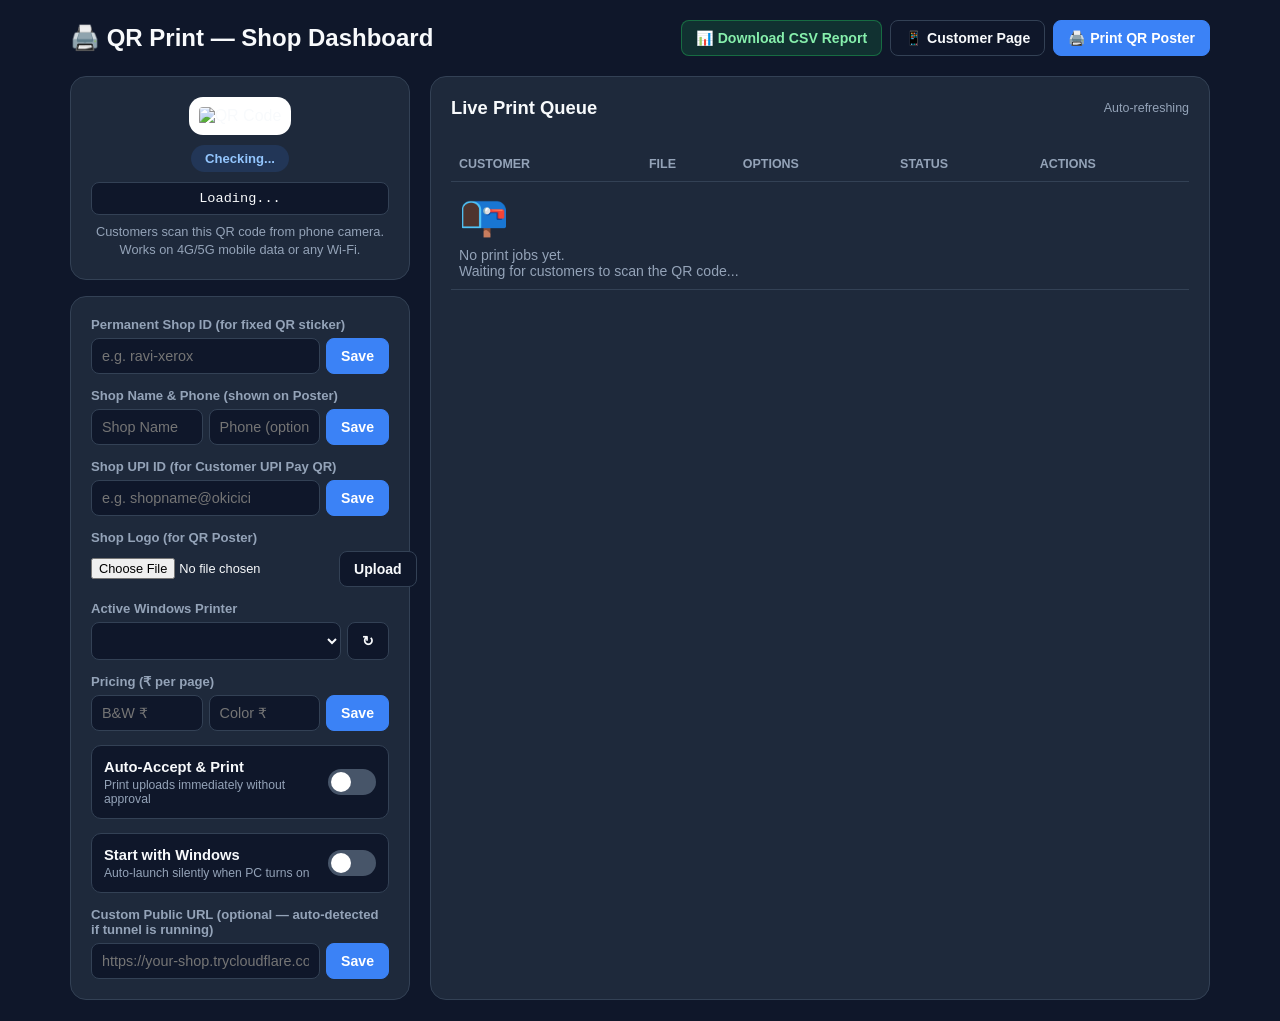
==== static/admin.html @ b2ae908a "Add permanent /s/{shop_id} QR redirector and auto-heartbeat sync" ====
<!DOCTYPE html>
<html lang="en">
<head>
  <meta charset="UTF-8" />
  <meta name="viewport" content="width=device-width, initial-scale=1.0" />
  <title>QR Print — Shop Dashboard</title>
  <style>
    :root {
      --bg: #0f172a; --card: #1e293b; --border: #334155;
      --text: #f8fafc; --muted: #94a3b8; --primary: #3b82f6;
      --success: #22c55e; --warn: #f59e0b; --danger: #ef4444;
    }
    * { box-sizing: border-box; margin: 0; padding: 0; }
    body {
      font-family: -apple-system, BlinkMacSystemFont, "Segoe UI", Roboto, sans-serif;
      background: var(--bg); color: var(--text); padding: 20px;
    }
    .wrap { max-width: 1140px; margin: 0 auto; }
    .topbar {
      display: flex; justify-content: space-between; align-items: center;
      flex-wrap: wrap; gap: 12px; margin-bottom: 20px;
    }
    .topbar h1 { font-size: 1.5rem; }
    .topbar-btns { display: flex; gap: 8px; flex-wrap: wrap; }
    .grid { display: grid; grid-template-columns: 340px 1fr; gap: 20px; }
    @media (max-width: 860px) { .grid { grid-template-columns: 1fr; } }
    .card { background: var(--card); border: 1px solid var(--border); border-radius: 16px; padding: 20px; }
    .btn {
      display: inline-block; padding: 9px 14px; border-radius: 8px; border: 1px solid var(--border);
      background: #0f172a; color: var(--text); font-weight: 600; cursor: pointer;
      text-decoration: none; font-size: 0.88rem;
    }
    .btn-primary { background: var(--primary); border-color: var(--primary); color: #fff; }
    .btn-success { background: rgba(34,197,94,0.15); border-color: rgba(34,197,94,0.4); color: #86efac; }
    .btn-danger { background: rgba(239,68,68,0.15); border-color: rgba(239,68,68,0.4); color: #fca5a5; }

    /* QR Section */
    .qr-box { text-align: center; }
    .qr-box img { width: 240px; height: 240px; border-radius: 14px; background: #fff; padding: 10px; }
    .network-badge {
      margin-top: 10px; padding: 6px 14px; border-radius: 999px; display: inline-block;
      font-size: 0.82rem; font-weight: 700;
    }
    .network-badge.public { background: rgba(34,197,94,0.15); color: #86efac; }
    .network-badge.starting { background: rgba(245,158,11,0.15); color: #fcd34d; }
    .network-badge.local { background: rgba(59,130,246,0.15); color: #93c5fd; }
    .url-box {
      margin-top: 10px; padding: 8px 12px; background: #0f172a; border: 1px solid var(--border);
      border-radius: 8px; font-family: monospace; font-size: 0.85rem; word-break: break-all;
    }
    .qr-hint { color: var(--muted); font-size: 0.8rem; margin-top: 8px; line-height: 1.4; }

    /* Settings */
    .field { margin-top: 14px; }
    .field label { display: block; font-size: 0.82rem; color: var(--muted); margin-bottom: 6px; font-weight: 600; }
    select, input[type="text"] {
      width: 100%; padding: 9px 10px; border-radius: 8px; border: 1px solid var(--border);
      background: #0f172a; color: var(--text); font-size: 0.9rem;
    }
    .toggle-row {
      display: flex; justify-content: space-between; align-items: center;
      margin-top: 14px; padding: 12px; background: #0f172a; border: 1px solid var(--border); border-radius: 10px;
    }
    .toggle-label strong { font-size: 0.92rem; }
    .toggle-label small { display: block; font-size: 0.76rem; color: var(--muted); margin-top: 2px; }

    /* Toggle switch */
    .switch { position: relative; width: 48px; height: 26px; flex-shrink: 0; }
    .switch input { opacity: 0; width: 0; height: 0; }
    .slider {
      position: absolute; cursor: pointer; inset: 0; background: #475569;
      border-radius: 26px; transition: 0.3s;
    }
    .slider::before {
      content: ""; position: absolute; height: 20px; width: 20px; left: 3px; bottom: 3px;
      background: white; border-radius: 50%; transition: 0.3s;
    }
    .switch input:checked + .slider { background: var(--success); }
    .switch input:checked + .slider::before { transform: translateX(22px); }

    /* Job table */
    .job-table { width: 100%; border-collapse: collapse; font-size: 0.88rem; }
    .job-table th, .job-table td { text-align: left; padding: 10px 8px; border-bottom: 1px solid var(--border); }
    .job-table th { color: var(--muted); font-weight: 600; font-size: 0.78rem; text-transform: uppercase; }
    .badge {
      display: inline-block; padding: 3px 10px; border-radius: 999px;
      font-size: 0.72rem; font-weight: 700; text-transform: uppercase;
    }
    .badge.queued, .badge.printing { background: rgba(245,158,11,0.2); color: #fcd34d; }
    .badge.printed { background: rgba(34,197,94,0.2); color: #86efac; }
    .badge.failed { background: rgba(239,68,68,0.2); color: #fca5a5; }
    .badge.waiting_approval { background: rgba(59,130,246,0.2); color: #93c5fd; }
    .job-msg { font-size: 0.76rem; color: var(--muted); margin-top: 3px; }
    .empty-state { text-align: center; padding: 32px; color: var(--muted); }
    .empty-state .icon { font-size: 2.5rem; margin-bottom: 8px; }

    /* Stats bar */
    .stats-bar { display: flex; gap: 12px; margin-bottom: 14px; flex-wrap: wrap; }
    .stat-pill {
      padding: 6px 14px; border-radius: 999px; font-size: 0.82rem; font-weight: 600;
      background: rgba(59,130,246,0.1); border: 1px solid rgba(59,130,246,0.25); color: #93c5fd;
    }
    .stat-pill.active { background: rgba(34,197,94,0.1); border-color: rgba(34,197,94,0.3); color: #86efac; }
  </style>
</head>
<body>
  <div class="wrap">
    <div class="topbar">
      <h1>🖨️ QR Print — Shop Dashboard</h1>
      <div class="topbar-btns">
        <a href="/api/report/csv" class="btn btn-success">📊 Download CSV Report</a>
        <a href="/" target="_blank" class="btn">📱 Customer Page</a>
        <a href="/qr-poster" target="_blank" class="btn btn-primary">🖨️ Print QR Poster</a>
      </div>
    </div>

    <div class="grid">
      <!-- Left Panel -->
      <div>
        <div class="card">
          <div class="qr-box">
            <img id="qrImg" src="/api/qr" alt="QR Code" />
            <div>
              <span class="network-badge local" id="networkBadge">Checking...</span>
            </div>
            <div class="url-box" id="qrUrl">Loading...</div>
            <div class="qr-hint">Customers scan this QR code from phone camera.<br/>Works on 4G/5G mobile data or any Wi-Fi.</div>
          </div>
        </div>

        <div class="card" style="margin-top:16px;">
          <div class="field" style="margin-top:0;">
            <label>Permanent Shop ID (for fixed QR sticker)</label>
            <div style="display:flex; gap:6px;">
              <input type="text" id="shopId" placeholder="e.g. ravi-xerox" />
              <button class="btn btn-primary" onclick="saveShopId()">Save</button>
            </div>
          </div>

          <div class="field">
            <label>Shop Name &amp; Phone (shown on Poster)</label>
            <div style="display:grid; grid-template-columns:1fr 1fr auto; gap:6px;">
              <input type="text" id="shopName" placeholder="Shop Name" />
              <input type="text" id="shopPhone" placeholder="Phone (optional)" />
              <button class="btn btn-primary" onclick="saveShopInfo()">Save</button>
            </div>
          </div>

          <div class="field">
            <label>Shop UPI ID (for Customer UPI Pay QR)</label>
            <div style="display:flex; gap:6px;">
              <input type="text" id="upiId" placeholder="e.g. shopname@okicici" />
              <button class="btn btn-primary" onclick="saveUpi()">Save</button>
            </div>
          </div>

          <div class="field">
            <label>Shop Logo (for QR Poster)</label>
            <div style="display:flex; gap:6px; align-items:center;">
              <input type="file" id="logoFile" accept="image/*" style="font-size:0.8rem;" />
              <button class="btn" onclick="uploadLogo()">Upload</button>
            </div>
          </div>

          <div class="field">
            <label>Active Windows Printer</label>
            <div style="display:flex; gap:6px;">
              <select id="printerSelect"></select>
              <button class="btn" onclick="loadPrinters()">↻</button>
            </div>
          </div>

          <div class="field">
            <label>Pricing (₹ per page)</label>
            <div style="display:grid; grid-template-columns:1fr 1fr auto; gap:6px; align-items:center;">
              <input type="text" id="priceBw" placeholder="B&W ₹" title="B&W ₹/page" />
              <input type="text" id="priceColor" placeholder="Color ₹" title="Color ₹/page" />
              <button class="btn btn-primary" onclick="savePrices()">Save</button>
            </div>
          </div>

          <div class="toggle-row">
            <div class="toggle-label">
              <strong>Auto-Accept &amp; Print</strong>
              <small>Print uploads immediately without approval</small>
            </div>
            <label class="switch">
              <input type="checkbox" id="autoPrintToggle" />
              <span class="slider"></span>
            </label>
          </div>

          <div class="toggle-row">
            <div class="toggle-label">
              <strong>Start with Windows</strong>
              <small>Auto-launch silently when PC turns on</small>
            </div>
            <label class="switch">
              <input type="checkbox" id="autostartToggle" />
              <span class="slider"></span>
            </label>
          </div>

          <div class="field">
            <label>Custom Public URL (optional — auto-detected if tunnel is running)</label>
            <div style="display:flex; gap:6px;">
              <input type="text" id="customUrl" placeholder="https://your-shop.trycloudflare.com" />
              <button class="btn btn-primary" onclick="saveCustomUrl()">Save</button>
            </div>
          </div>
        </div>
      </div>

      <!-- Right Panel - Queue -->
      <div class="card">
        <div style="display:flex; justify-content:space-between; align-items:center; margin-bottom:14px;">
          <h2 style="font-size:1.15rem;">Live Print Queue</h2>
          <span style="color:var(--muted); font-size:0.78rem;">Auto-refreshing</span>
        </div>
        <div class="stats-bar" id="statsBar"></div>
        <div style="overflow-x:auto;">
          <table class="job-table">
            <thead>
              <tr><th>Customer</th><th>File</th><th>Options</th><th>Status</th><th>Actions</th></tr>
            </thead>
            <tbody id="jobsBody">
              <tr><td colspan="5" class="empty-state"><div class="icon">📭</div>No print jobs yet.<br/>Waiting for customers to scan the QR code...</td></tr>
            </tbody>
          </table>
        </div>
      </div>
    </div>
  </div>

  <!-- Notification sound (short beep via Web Audio API) -->
  <script>
    let audioCtx;
    function playNotificationBeep() {
      try {
        if (!audioCtx) audioCtx = new (window.AudioContext || window.webkitAudioContext)();
        const osc = audioCtx.createOscillator();
        const gain = audioCtx.createGain();
        osc.connect(gain); gain.connect(audioCtx.destination);
        osc.frequency.value = 880;
        gain.gain.setValueAtTime(0.3, audioCtx.currentTime);
        gain.gain.exponentialRampToValueAtTime(0.01, audioCtx.currentTime + 0.3);
        osc.start(audioCtx.currentTime);
        osc.stop(audioCtx.currentTime + 0.3);
      } catch {}
    }

    let lastQrUrl = "";
    let infoTimer;

    async function loadInfo() {
      try {
        const res = await fetch("/api/info");
        const data = await res.json();
        document.getElementById("qrUrl").textContent = data.qr_url;
        document.getElementById("autoPrintToggle").checked = data.auto_print;
        document.getElementById("customUrl").value = data.custom_base_url || "";
        document.getElementById("shopId").value = data.shop_id || "";
        document.getElementById("shopName").value = data.shop_name || "";
        document.getElementById("shopPhone").value = data.shop_phone || "";
        document.getElementById("upiId").value = data.upi_id || "";
        document.getElementById("priceBw").value = data.price_bw ?? 2;
        document.getElementById("priceColor").value = data.price_color ?? 10;

        const badge = document.getElementById("networkBadge");
        badge.className = "network-badge";
        if (data.is_permanent_qr) {
          badge.textContent = "🔗 Permanent QR Sticker Active (4G/5G + Wi-Fi)";
          badge.classList.add("public");
        } else if (data.is_public) {
          badge.textContent = "🌐 Public Mode — 4G/5G + Wi-Fi";
          badge.classList.add("public");
        } else if (data.tunnel_status === "starting") {
          badge.textContent = "⏳ Starting Public Tunnel...";
          badge.classList.add("starting");
        } else {
          badge.textContent = "📶 Local Wi-Fi Only";
          badge.classList.add("local");
        }

        if (lastQrUrl && lastQrUrl !== data.qr_url) {
          document.getElementById("qrImg").src = "/api/qr?t=" + Date.now();
        }
        lastQrUrl = data.qr_url;

        // Keep polling info until tunnel connects
        if (data.tunnel_status === "starting") {
          if (!infoTimer) infoTimer = setInterval(loadInfo, 2000);
        } else if (infoTimer) {
          clearInterval(infoTimer);
          infoTimer = null;
        }
      } catch {}
    }

    async function loadPrinters() {
      const res = await fetch("/api/printers");
      const data = await res.json();
      const sel = document.getElementById("printerSelect");
      sel.innerHTML = data.printers.map(p => {
        const selected = p.name === data.active_printer ? "selected" : "";
        return `<option value="${p.name}" ${selected}>${p.name}${p.is_default ? " ★" : ""}</option>`;
      }).join("");
    }

    document.getElementById("printerSelect").addEventListener("change", async e => {
      await fetch("/api/settings", {
        method: "POST", headers: { "Content-Type": "application/json" },
        body: JSON.stringify({ active_printer: e.target.value }),
      });
    });

    document.getElementById("autoPrintToggle").addEventListener("change", async e => {
      await fetch("/api/settings", {
        method: "POST", headers: { "Content-Type": "application/json" },
        body: JSON.stringify({ auto_print: e.target.checked }),
      });
    });

    async function saveCustomUrl() {
      const url = document.getElementById("customUrl").value;
      const res = await fetch("/api/settings", {
        method: "POST", headers: { "Content-Type": "application/json" },
        body: JSON.stringify({ custom_base_url: url }),
      });
      const data = await res.json();
      document.getElementById("qrUrl").textContent = data.qr_url;
      document.getElementById("qrImg").src = "/api/qr?t=" + Date.now();
    }

    async function saveShopId() {
      const sid = document.getElementById("shopId").value;
      const res = await fetch("/api/settings", {
        method: "POST", headers: { "Content-Type": "application/json" },
        body: JSON.stringify({ shop_id: sid }),
      });
      if (res.ok) {
        setTimeout(loadInfo, 800);
      }
    }

    async function saveShopInfo() {
      const name = document.getElementById("shopName").value;
      const phone = document.getElementById("shopPhone").value;
      await fetch("/api/settings", {
        method: "POST", headers: { "Content-Type": "application/json" },
        body: JSON.stringify({ shop_name: name, shop_phone: phone }),
      });
    }

    async function saveUpi() {
      const upi = document.getElementById("upiId").value;
      await fetch("/api/settings", {
        method: "POST", headers: { "Content-Type": "application/json" },
        body: JSON.stringify({ upi_id: upi }),
      });
    }

    async function uploadLogo() {
      const file = document.getElementById("logoFile").files[0];
      if (!file) return;
      const fd = new FormData();
      fd.append("file", file);
      await fetch("/api/logo", { method: "POST", body: fd });
      alert("Shop logo saved! Check Print QR Poster.");
    }

    async function loadAutostart() {
      try {
        const res = await fetch("/api/autostart");
        const data = await res.json();
        const el = document.getElementById("autostartToggle");
        el.disabled = !data.supported;
        el.checked = data.enabled;
      } catch {}
    }

    document.getElementById("autostartToggle").addEventListener("change", async e => {
      await fetch(`/api/autostart?enable=${e.target.checked}`, { method: "POST" });
    });

    async function savePrices() {
      const bw = parseFloat(document.getElementById("priceBw").value);
      const col = parseFloat(document.getElementById("priceColor").value);
      await fetch("/api/settings", {
        method: "POST", headers: { "Content-Type": "application/json" },
        body: JSON.stringify({
          price_bw: isNaN(bw) ? 2 : bw,
          price_color: isNaN(col) ? 10 : col,
        }),
      });
    }

    async function loadJobs() {
      try {
        const res = await fetch("/api/jobs");
        const data = await res.json();
        const tbody = document.getElementById("jobsBody");

        // Notification beep on new job
        if (data.has_new_job && data.jobs.length) {
          playNotificationBeep();
          if (Notification.permission === "granted") {
            new Notification("🖨️ New Print Job!", {
              body: `${data.jobs[0].customer_name} — ${data.jobs[0].filename}`,
            });
          }
        }

        // Stats
        const stats = { total: data.jobs.length, printed: 0, printing: 0, failed: 0, waiting: 0 };
        data.jobs.forEach(j => {
          if (j.status === "printed") stats.printed++;
          else if (j.status === "printing" || j.status === "queued") stats.printing++;
          else if (j.status === "failed") stats.failed++;
          else if (j.status === "waiting_approval") stats.waiting++;
        });
        document.getElementById("statsBar").innerHTML = `
          <span class="stat-pill">Total: ${stats.total}</span>
          <span class="stat-pill active">💰 Revenue: ₹${(data.total_revenue || 0).toFixed(0)}</span>
          ${stats.printing ? `<span class="stat-pill active">⏳ Printing: ${stats.printing}</span>` : ""}
          ${stats.printed ? `<span class="stat-pill">✅ Printed: ${stats.printed}</span>` : ""}
          ${stats.waiting ? `<span class="stat-pill">🔵 Waiting: ${stats.waiting}</span>` : ""}
          ${stats.failed ? `<span class="stat-pill" style="color:#fca5a5;">❌ Failed: ${stats.failed}</span>` : ""}
        `;

        if (!data.jobs.length) {
          tbody.innerHTML = `<tr><td colspan="5" class="empty-state"><div class="icon">📭</div>No print jobs yet.<br/>Waiting for customers to scan the QR code...</td></tr>`;
          return;
        }
        tbody.innerHTML = data.jobs.map(j => `
          <tr>
            <td>
              <div><strong style="color:#93c5fd;">#${j.token || "-"}</strong> • <strong>${j.customer_name}</strong></div>
              <div style="font-size:0.76rem; color:var(--muted);">${j.created_at}</div>
            </td>
            <td>
              <div>${j.filename}</div>
              <div style="font-size:0.76rem; color:var(--muted);">${j.selected_pages || j.total_file_pages} pg • ${(j.file_size/1024).toFixed(0)} KB</div>
            </td>
            <td style="font-size:0.82rem;">
              ${j.color_mode === "bw" ? "B&W" : "Color"} • ${j.sides === "both" ? "2-Sided" : "1-Sided"} • x${j.copies} • <strong style="color:#86efac;">₹${j.total_price ?? 0}</strong>
            </td>
            <td>
              <span class="badge ${j.status}">${j.status.replace("_"," ")}</span>
              <div class="job-msg">${j.message}</div>
            </td>
            <td>
              <div style="display:flex; gap:5px;">
                <button class="btn btn-success" onclick="reprintJob('${j.id}')">${j.status === "waiting_approval" ? "✓ Print" : "↻"}</button>
                <button class="btn btn-danger" onclick="deleteJob('${j.id}')">✕</button>
              </div>
            </td>
          </tr>
        `).join("");
      } catch {}
    }

    async function reprintJob(id) {
      await fetch(`/api/jobs/${id}/reprint`, { method: "POST" });
      loadJobs();
    }

    async function deleteJob(id) {
      await fetch(`/api/jobs/${id}`, { method: "DELETE" });
      loadJobs();
    }

    // Request notification permission
    if ("Notification" in window && Notification.permission === "default") {
      Notification.requestPermission();
    }

    loadInfo();
    loadPrinters();
    loadJobs();
    loadAutostart();
    setInterval(loadJobs, 2000);
  </script>
</body>
</html>
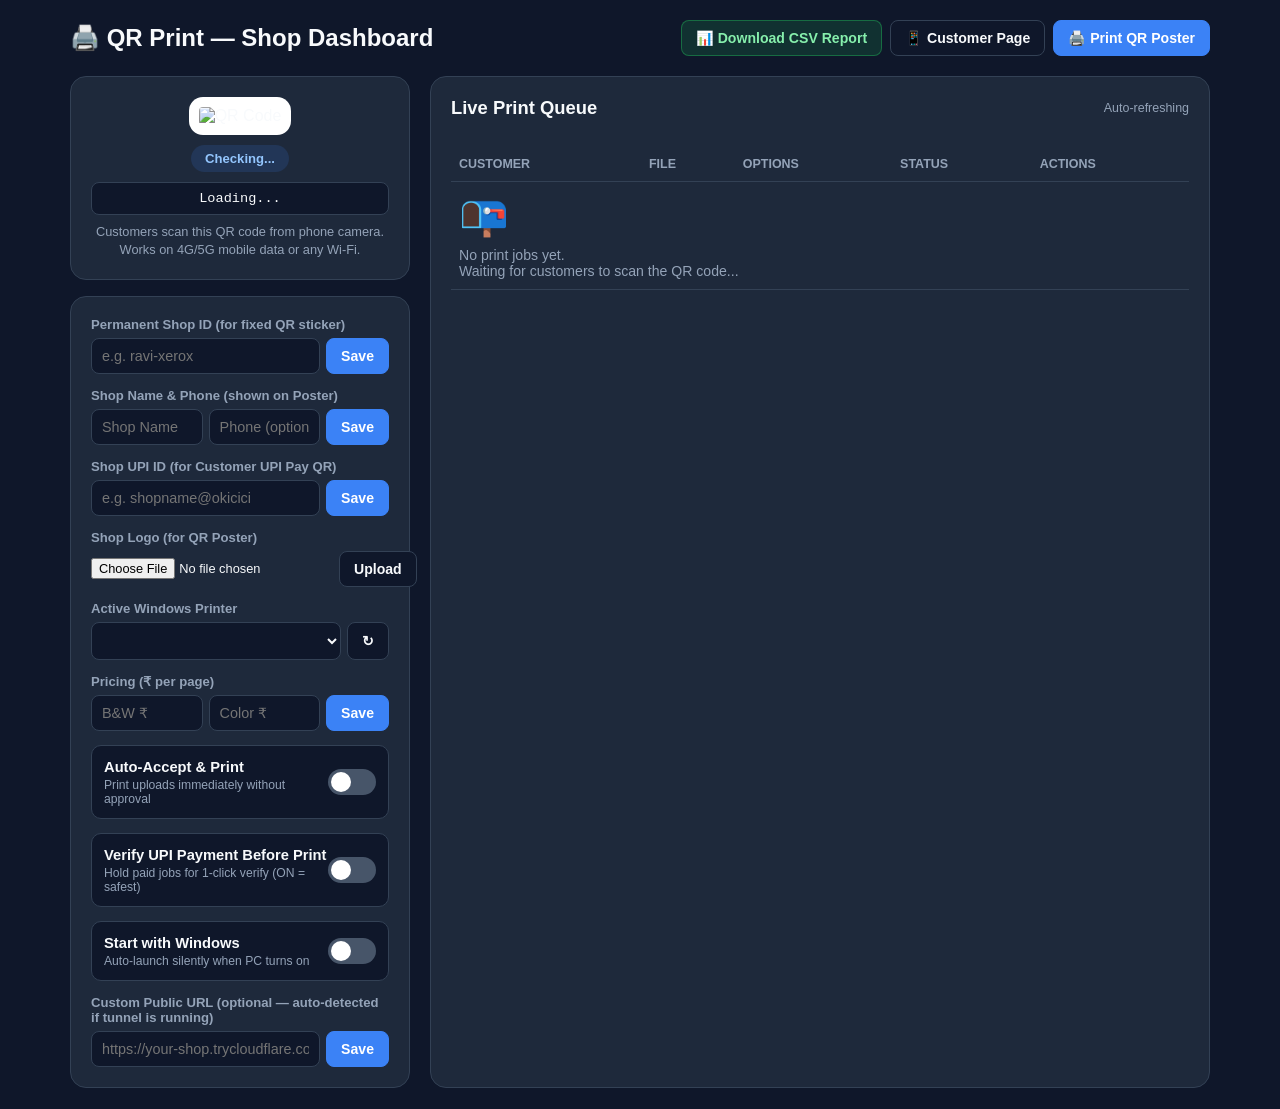
==== commit 33c70178: "Add GPay/PhonePe/Paytm/All-UPI buttons and pay-before-print flow" ====
--- a/static/admin.html
+++ b/static/admin.html
@@ -89,7 +89,8 @@
     .badge.queued, .badge.printing { background: rgba(245,158,11,0.2); color: #fcd34d; }
     .badge.printed { background: rgba(34,197,94,0.2); color: #86efac; }
     .badge.failed { background: rgba(239,68,68,0.2); color: #fca5a5; }
-    .badge.waiting_approval { background: rgba(59,130,246,0.2); color: #93c5fd; }
+    .badge.waiting_approval, .badge.awaiting_payment { background: rgba(59,130,246,0.2); color: #93c5fd; }
+    .badge.payment_confirming { background: rgba(245,158,11,0.25); color: #fde047; }
     .job-msg { font-size: 0.76rem; color: var(--muted); margin-top: 3px; }
     .empty-state { text-align: center; padding: 32px; color: var(--muted); }
     .empty-state .icon { font-size: 2.5rem; margin-bottom: 8px; }
@@ -186,6 +187,17 @@
             </div>
             <label class="switch">
               <input type="checkbox" id="autoPrintToggle" />
+              <span class="slider"></span>
+            </label>
+          </div>
+
+          <div class="toggle-row">
+            <div class="toggle-label">
+              <strong>Verify UPI Payment Before Print</strong>
+              <small>Hold paid jobs for 1-click verify (ON = safest)</small>
+            </div>
+            <label class="switch">
+              <input type="checkbox" id="verifyPayToggle" />
               <span class="slider"></span>
             </label>
           </div>
@@ -258,6 +270,7 @@
         const data = await res.json();
         document.getElementById("qrUrl").textContent = data.qr_url;
         document.getElementById("autoPrintToggle").checked = data.auto_print;
+        document.getElementById("verifyPayToggle").checked = data.require_payment_verify !== false;
         document.getElementById("customUrl").value = data.custom_base_url || "";
         document.getElementById("shopId").value = data.shop_id || "";
         document.getElementById("shopName").value = data.shop_name || "";
@@ -318,6 +331,13 @@
       await fetch("/api/settings", {
         method: "POST", headers: { "Content-Type": "application/json" },
         body: JSON.stringify({ auto_print: e.target.checked }),
+      });
+    });
+
+    document.getElementById("verifyPayToggle").addEventListener("change", async e => {
+      await fetch("/api/settings", {
+        method: "POST", headers: { "Content-Type": "application/json" },
+        body: JSON.stringify({ require_payment_verify: e.target.checked }),
       });
     });
 
@@ -451,7 +471,7 @@
             </td>
             <td>
               <div style="display:flex; gap:5px;">
-                <button class="btn btn-success" onclick="reprintJob('${j.id}')">${j.status === "waiting_approval" ? "✓ Print" : "↻"}</button>
+                <button class="btn btn-success" onclick="reprintJob('${j.id}')">${j.status === "payment_confirming" ? "💳 Verify & Print" : (j.status === "waiting_approval" ? "✓ Print" : "↻")}</button>
                 <button class="btn btn-danger" onclick="deleteJob('${j.id}')">✕</button>
               </div>
             </td>
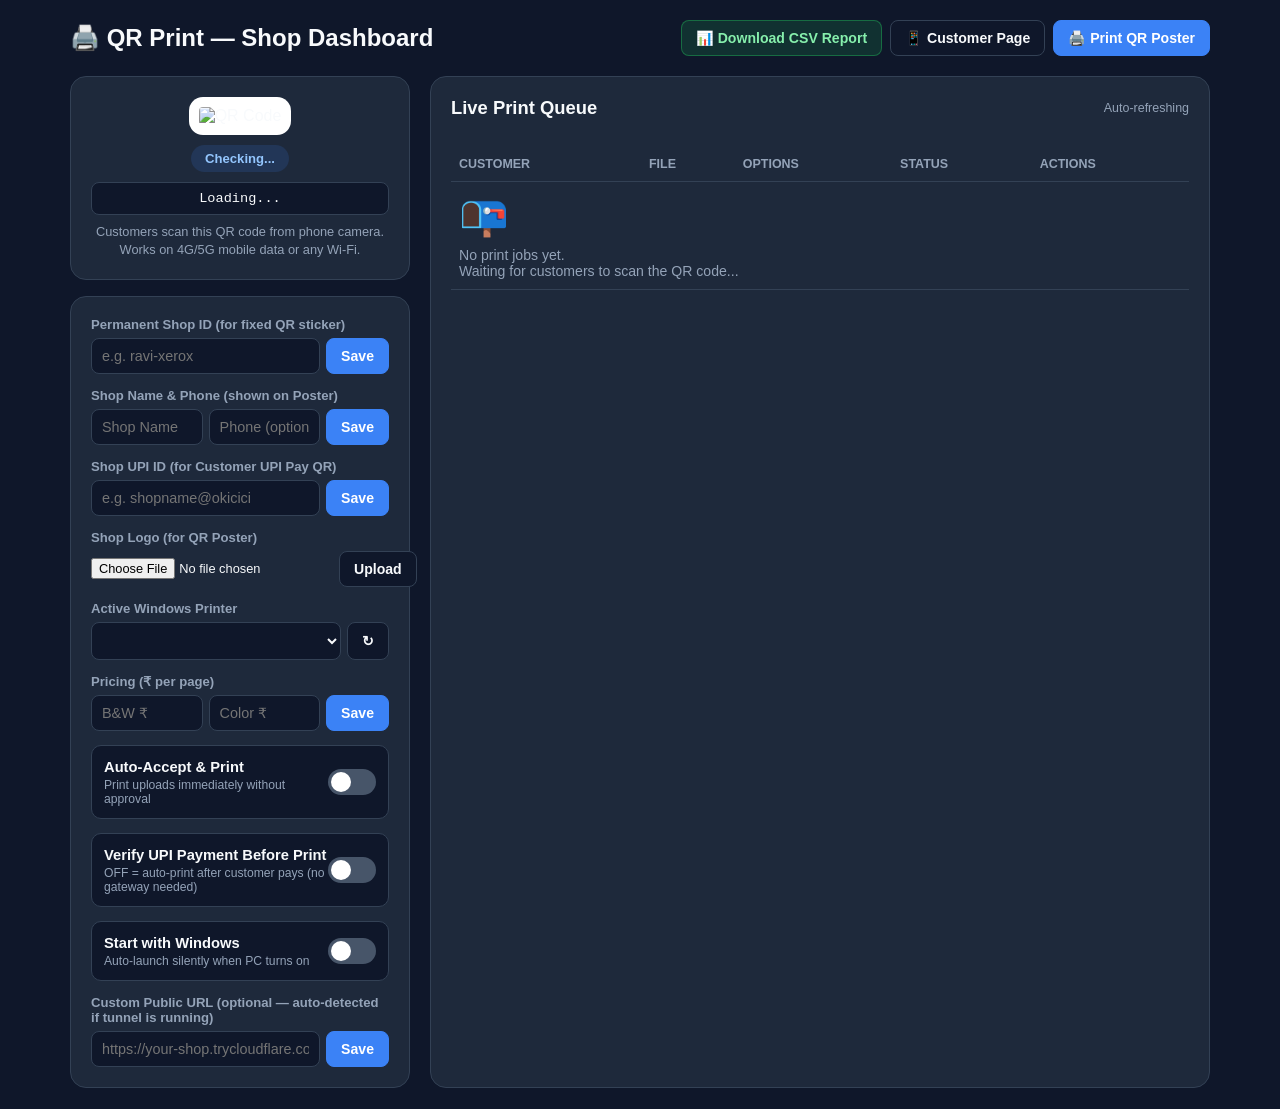
==== commit 1af5598f: "Default to automatic printing after customer UPI payment (no gateway needed)" ====
--- a/static/admin.html
+++ b/static/admin.html
@@ -194,7 +194,7 @@
           <div class="toggle-row">
             <div class="toggle-label">
               <strong>Verify UPI Payment Before Print</strong>
-              <small>Hold paid jobs for 1-click verify (ON = safest)</small>
+              <small>OFF = auto-print after customer pays (no gateway needed)</small>
             </div>
             <label class="switch">
               <input type="checkbox" id="verifyPayToggle" />
@@ -270,7 +270,7 @@
         const data = await res.json();
         document.getElementById("qrUrl").textContent = data.qr_url;
         document.getElementById("autoPrintToggle").checked = data.auto_print;
-        document.getElementById("verifyPayToggle").checked = data.require_payment_verify !== false;
+        document.getElementById("verifyPayToggle").checked = Boolean(data.require_payment_verify);
         document.getElementById("customUrl").value = data.custom_base_url || "";
         document.getElementById("shopId").value = data.shop_id || "";
         document.getElementById("shopName").value = data.shop_name || "";
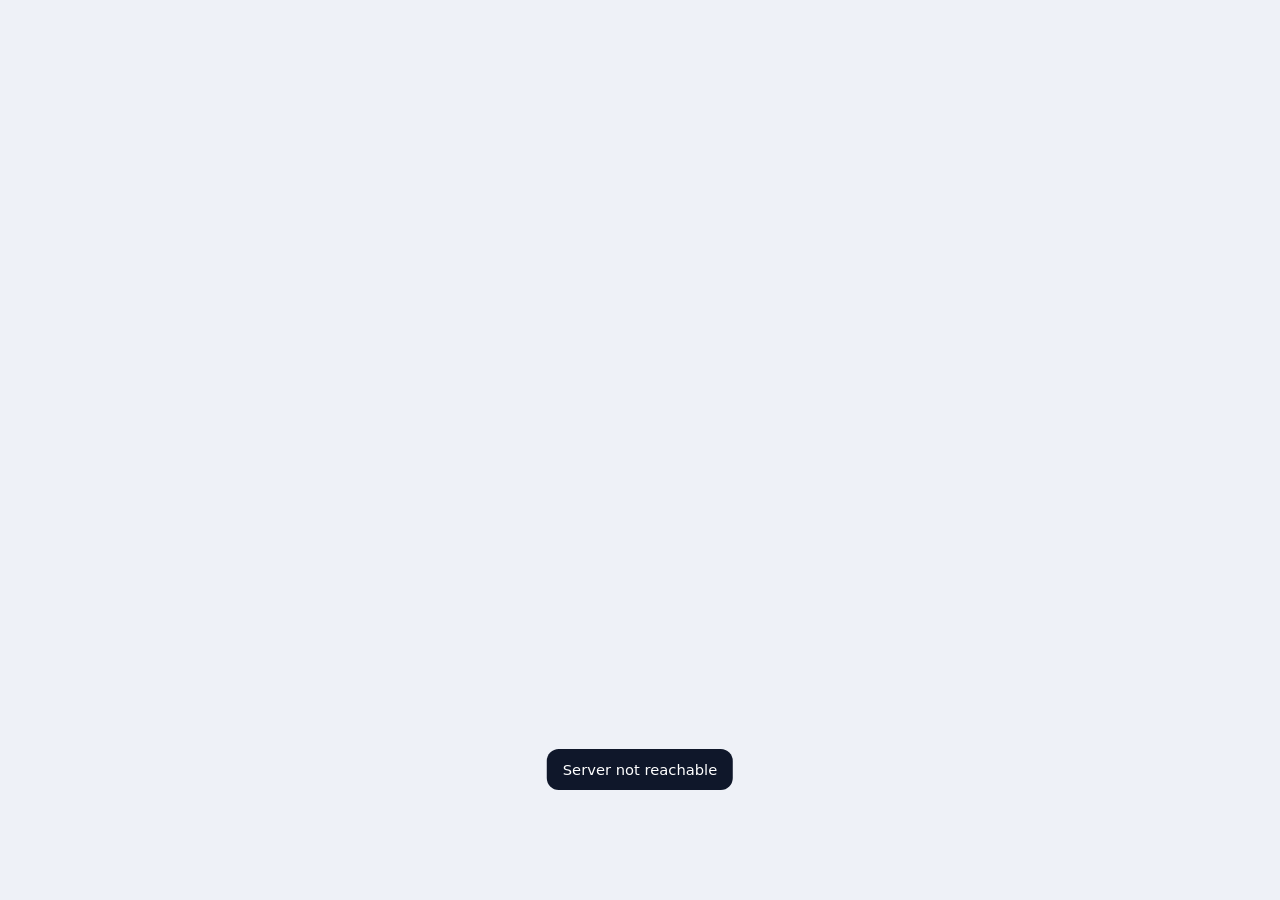
==== commit 06c95327: "v4: rebuild with verified payments, secure admin and working printer settings - Razorpay payments ve" ====
--- a/static/admin.html
+++ b/static/admin.html
@@ -1,505 +1,195 @@
-<!DOCTYPE html>
+<!doctype html>
 <html lang="en">
 <head>
-  <meta charset="UTF-8" />
-  <meta name="viewport" content="width=device-width, initial-scale=1.0" />
-  <title>QR Print — Shop Dashboard</title>
-  <style>
-    :root {
-      --bg: #0f172a; --card: #1e293b; --border: #334155;
-      --text: #f8fafc; --muted: #94a3b8; --primary: #3b82f6;
-      --success: #22c55e; --warn: #f59e0b; --danger: #ef4444;
-    }
-    * { box-sizing: border-box; margin: 0; padding: 0; }
-    body {
-      font-family: -apple-system, BlinkMacSystemFont, "Segoe UI", Roboto, sans-serif;
-      background: var(--bg); color: var(--text); padding: 20px;
-    }
-    .wrap { max-width: 1140px; margin: 0 auto; }
-    .topbar {
-      display: flex; justify-content: space-between; align-items: center;
-      flex-wrap: wrap; gap: 12px; margin-bottom: 20px;
-    }
-    .topbar h1 { font-size: 1.5rem; }
-    .topbar-btns { display: flex; gap: 8px; flex-wrap: wrap; }
-    .grid { display: grid; grid-template-columns: 340px 1fr; gap: 20px; }
-    @media (max-width: 860px) { .grid { grid-template-columns: 1fr; } }
-    .card { background: var(--card); border: 1px solid var(--border); border-radius: 16px; padding: 20px; }
-    .btn {
-      display: inline-block; padding: 9px 14px; border-radius: 8px; border: 1px solid var(--border);
-      background: #0f172a; color: var(--text); font-weight: 600; cursor: pointer;
-      text-decoration: none; font-size: 0.88rem;
-    }
-    .btn-primary { background: var(--primary); border-color: var(--primary); color: #fff; }
-    .btn-success { background: rgba(34,197,94,0.15); border-color: rgba(34,197,94,0.4); color: #86efac; }
-    .btn-danger { background: rgba(239,68,68,0.15); border-color: rgba(239,68,68,0.4); color: #fca5a5; }
+<meta charset="utf-8">
+<meta name="viewport" content="width=device-width, initial-scale=1">
+<title>Print Shop · Dashboard</title>
+<link rel="stylesheet" href="/static/app.css">
+</head>
+<body class="admin">
 
-    /* QR Section */
-    .qr-box { text-align: center; }
-    .qr-box img { width: 240px; height: 240px; border-radius: 14px; background: #fff; padding: 10px; }
-    .network-badge {
-      margin-top: 10px; padding: 6px 14px; border-radius: 999px; display: inline-block;
-      font-size: 0.82rem; font-weight: 700;
-    }
-    .network-badge.public { background: rgba(34,197,94,0.15); color: #86efac; }
-    .network-badge.starting { background: rgba(245,158,11,0.15); color: #fcd34d; }
-    .network-badge.local { background: rgba(59,130,246,0.15); color: #93c5fd; }
-    .url-box {
-      margin-top: 10px; padding: 8px 12px; background: #0f172a; border: 1px solid var(--border);
-      border-radius: 8px; font-family: monospace; font-size: 0.85rem; word-break: break-all;
-    }
-    .qr-hint { color: var(--muted); font-size: 0.8rem; margin-top: 8px; line-height: 1.4; }
+<!-- login / first-time setup -->
+<div id="authView" class="login" hidden>
+  <div class="card">
+    <div class="big-ico">🖨️</div>
+    <h2 id="authTitle">Shop login</h2>
+    <p class="muted small" id="authHelp">Enter your shop PIN.</p>
+    <form id="authForm">
+      <input id="pin" class="pinput" type="password" inputmode="numeric" autocomplete="current-password" maxlength="12" required>
+      <input id="pin2" class="pinput" type="password" inputmode="numeric" placeholder="repeat" maxlength="12" hidden style="margin-top:10px">
+      <div class="err" id="authErr" hidden></div>
+      <button class="btn primary block" style="margin-top:14px" id="authBtn">Log in</button>
+    </form>
+  </div>
+</div>
 
-    /* Settings */
-    .field { margin-top: 14px; }
-    .field label { display: block; font-size: 0.82rem; color: var(--muted); margin-bottom: 6px; font-weight: 600; }
-    select, input[type="text"] {
-      width: 100%; padding: 9px 10px; border-radius: 8px; border: 1px solid var(--border);
-      background: #0f172a; color: var(--text); font-size: 0.9rem;
-    }
-    .toggle-row {
-      display: flex; justify-content: space-between; align-items: center;
-      margin-top: 14px; padding: 12px; background: #0f172a; border: 1px solid var(--border); border-radius: 10px;
-    }
-    .toggle-label strong { font-size: 0.92rem; }
-    .toggle-label small { display: block; font-size: 0.76rem; color: var(--muted); margin-top: 2px; }
+<div id="app" hidden>
+  <div class="topbar">
+    <div>
+      <div class="shopname" id="tShop">Print Shop</div>
+      <div class="sub" id="tPrinter">—</div>
+    </div>
+    <div class="spacer"></div>
+    <label class="toggle" title="When off, customers see 'not taking orders'"><input type="checkbox" id="tAccepting"><span class="sw"></span>Taking orders</label>
+    <label class="toggle" title="Print automatically once paid"><input type="checkbox" id="tAuto"><span class="sw"></span>Auto-print</label>
+    <button class="btn sm" id="soundBtn" title="New-order sound">🔔 Sound on</button>
+    <button class="btn sm" id="logout">Log out</button>
+  </div>
+  <div class="alertbar" id="alertBar" hidden></div>
+  <nav class="tabs" id="tabs">
+    <button data-tab="orders" class="on">Orders <span class="badge" id="attnBadge" hidden>0</span></button>
+    <button data-tab="setup">Printer &amp; prices</button>
+    <button data-tab="payments">Payments</button>
+    <button data-tab="qr">QR code &amp; poster</button>
+    <button data-tab="reports">Reports</button>
+    <button data-tab="security">Security</button>
+  </nav>
 
-    /* Toggle switch */
-    .switch { position: relative; width: 48px; height: 26px; flex-shrink: 0; }
-    .switch input { opacity: 0; width: 0; height: 0; }
-    .slider {
-      position: absolute; cursor: pointer; inset: 0; background: #475569;
-      border-radius: 26px; transition: 0.3s;
-    }
-    .slider::before {
-      content: ""; position: absolute; height: 20px; width: 20px; left: 3px; bottom: 3px;
-      background: white; border-radius: 50%; transition: 0.3s;
-    }
-    .switch input:checked + .slider { background: var(--success); }
-    .switch input:checked + .slider::before { transform: translateX(22px); }
+  <!-- ORDERS -->
+  <section class="page tab" id="tab-orders">
+    <div class="stats" id="stats"></div>
+    <div class="orders" id="orders"></div>
+  </section>
 
-    /* Job table */
-    .job-table { width: 100%; border-collapse: collapse; font-size: 0.88rem; }
-    .job-table th, .job-table td { text-align: left; padding: 10px 8px; border-bottom: 1px solid var(--border); }
-    .job-table th { color: var(--muted); font-weight: 600; font-size: 0.78rem; text-transform: uppercase; }
-    .badge {
-      display: inline-block; padding: 3px 10px; border-radius: 999px;
-      font-size: 0.72rem; font-weight: 700; text-transform: uppercase;
-    }
-    .badge.queued, .badge.printing { background: rgba(245,158,11,0.2); color: #fcd34d; }
-    .badge.printed { background: rgba(34,197,94,0.2); color: #86efac; }
-    .badge.failed { background: rgba(239,68,68,0.2); color: #fca5a5; }
-    .badge.waiting_approval, .badge.awaiting_payment { background: rgba(59,130,246,0.2); color: #93c5fd; }
-    .badge.payment_confirming { background: rgba(245,158,11,0.25); color: #fde047; }
-    .job-msg { font-size: 0.76rem; color: var(--muted); margin-top: 3px; }
-    .empty-state { text-align: center; padding: 32px; color: var(--muted); }
-    .empty-state .icon { font-size: 2.5rem; margin-bottom: 8px; }
-
-    /* Stats bar */
-    .stats-bar { display: flex; gap: 12px; margin-bottom: 14px; flex-wrap: wrap; }
-    .stat-pill {
-      padding: 6px 14px; border-radius: 999px; font-size: 0.82rem; font-weight: 600;
-      background: rgba(59,130,246,0.1); border: 1px solid rgba(59,130,246,0.25); color: #93c5fd;
-    }
-    .stat-pill.active { background: rgba(34,197,94,0.1); border-color: rgba(34,197,94,0.3); color: #86efac; }
-  </style>
-</head>
-<body>
-  <div class="wrap">
-    <div class="topbar">
-      <h1>🖨️ QR Print — Shop Dashboard</h1>
-      <div class="topbar-btns">
-        <a href="/api/report/csv" class="btn btn-success">📊 Download CSV Report</a>
-        <a href="/" target="_blank" class="btn">📱 Customer Page</a>
-        <a href="/qr-poster" target="_blank" class="btn btn-primary">🖨️ Print QR Poster</a>
+  <!-- SETUP -->
+  <section class="page tab" id="tab-setup" hidden>
+    <div class="grid2">
+      <div class="card">
+        <h3 class="card-title">Printer</h3>
+        <p class="muted small">Customers' files go to this printer.</p>
+        <div id="printers"></div>
+        <button class="btn outline block" id="testPrint">Print a test page</button>
+      </div>
+      <div class="card form">
+        <h3 class="card-title">Prices (₹ per printed side)</h3>
+        <div class="row2">
+          <div class="field"><div class="label">Black &amp; white</div><input type="number" step="0.5" min="0" id="price_bw"></div>
+          <div class="field"><div class="label">Colour</div><input type="number" step="0.5" min="0" id="price_color"></div>
+        </div>
+        <div class="row2">
+          <div class="field"><div class="label">B&amp;W 2-sided</div><input type="number" step="0.5" min="0" id="price_bw_duplex" placeholder="same">
+            <div class="hint">per side · blank = same</div></div>
+          <div class="field"><div class="label">Colour 2-sided</div><input type="number" step="0.5" min="0" id="price_color_duplex" placeholder="same"></div>
+        </div>
+        <div class="field"><div class="label">Minimum order (₹)</div><input type="number" step="1" min="0" id="min_order_amount"></div>
+        <div class="field"><div class="label">Paper sizes you stock</div><div class="checks" id="papers"></div></div>
+        <button class="btn primary block" data-save="price_bw,price_color,price_bw_duplex,price_color_duplex,min_order_amount,allowed_paper_sizes">Save prices</button>
+      </div>
+      <div class="card form">
+        <h3 class="card-title">Shop details</h3>
+        <div class="field"><div class="label">Shop name</div><input id="shop_name" maxlength="60"></div>
+        <div class="field"><div class="label">Area / address (shown to customers)</div><input id="shop_address" maxlength="80"></div>
+        <div class="field"><div class="label">Phone</div><input id="shop_phone" maxlength="20"></div>
+        <div class="field"><div class="label">Logo</div>
+          <div class="btnrow"><input type="file" id="logoFile" accept="image/*"><button class="btn sm bad" id="logoDel">Remove</button></div></div>
+        <button class="btn primary block" data-save="shop_name,shop_address,shop_phone">Save details</button>
+      </div>
+      <div class="card form">
+        <h3 class="card-title">Privacy &amp; start-up</h3>
+        <div class="field"><div class="label">Delete customer files after (minutes)</div><input type="number" min="5" id="file_retention_minutes">
+          <div class="hint">Files are deleted automatically after printing. Customers trust shops that do this.</div></div>
+        <button class="btn primary block" data-save="file_retention_minutes">Save</button>
+        <hr style="border:0;border-top:1px solid var(--line);margin:16px 0">
+        <label class="toggle"><input type="checkbox" id="autostart"><span class="sw"></span>Start automatically when this PC turns on</label>
       </div>
     </div>
+  </section>
 
-    <div class="grid">
-      <!-- Left Panel -->
-      <div>
-        <div class="card">
-          <div class="qr-box">
-            <img id="qrImg" src="/api/qr" alt="QR Code" />
-            <div>
-              <span class="network-badge local" id="networkBadge">Checking...</span>
-            </div>
-            <div class="url-box" id="qrUrl">Loading...</div>
-            <div class="qr-hint">Customers scan this QR code from phone camera.<br/>Works on 4G/5G mobile data or any Wi-Fi.</div>
-          </div>
-        </div>
-
-        <div class="card" style="margin-top:16px;">
-          <div class="field" style="margin-top:0;">
-            <label>Permanent Shop ID (for fixed QR sticker)</label>
-            <div style="display:flex; gap:6px;">
-              <input type="text" id="shopId" placeholder="e.g. ravi-xerox" />
-              <button class="btn btn-primary" onclick="saveShopId()">Save</button>
-            </div>
-          </div>
-
-          <div class="field">
-            <label>Shop Name &amp; Phone (shown on Poster)</label>
-            <div style="display:grid; grid-template-columns:1fr 1fr auto; gap:6px;">
-              <input type="text" id="shopName" placeholder="Shop Name" />
-              <input type="text" id="shopPhone" placeholder="Phone (optional)" />
-              <button class="btn btn-primary" onclick="saveShopInfo()">Save</button>
-            </div>
-          </div>
-
-          <div class="field">
-            <label>Shop UPI ID (for Customer UPI Pay QR)</label>
-            <div style="display:flex; gap:6px;">
-              <input type="text" id="upiId" placeholder="e.g. shopname@okicici" />
-              <button class="btn btn-primary" onclick="saveUpi()">Save</button>
-            </div>
-          </div>
-
-          <div class="field">
-            <label>Shop Logo (for QR Poster)</label>
-            <div style="display:flex; gap:6px; align-items:center;">
-              <input type="file" id="logoFile" accept="image/*" style="font-size:0.8rem;" />
-              <button class="btn" onclick="uploadLogo()">Upload</button>
-            </div>
-          </div>
-
-          <div class="field">
-            <label>Active Windows Printer</label>
-            <div style="display:flex; gap:6px;">
-              <select id="printerSelect"></select>
-              <button class="btn" onclick="loadPrinters()">↻</button>
-            </div>
-          </div>
-
-          <div class="field">
-            <label>Pricing (₹ per page)</label>
-            <div style="display:grid; grid-template-columns:1fr 1fr auto; gap:6px; align-items:center;">
-              <input type="text" id="priceBw" placeholder="B&W ₹" title="B&W ₹/page" />
-              <input type="text" id="priceColor" placeholder="Color ₹" title="Color ₹/page" />
-              <button class="btn btn-primary" onclick="savePrices()">Save</button>
-            </div>
-          </div>
-
-          <div class="toggle-row">
-            <div class="toggle-label">
-              <strong>Auto-Accept &amp; Print</strong>
-              <small>Print uploads immediately without approval</small>
-            </div>
-            <label class="switch">
-              <input type="checkbox" id="autoPrintToggle" />
-              <span class="slider"></span>
-            </label>
-          </div>
-
-          <div class="toggle-row">
-            <div class="toggle-label">
-              <strong>Verify UPI Payment Before Print</strong>
-              <small>OFF = auto-print after customer pays (no gateway needed)</small>
-            </div>
-            <label class="switch">
-              <input type="checkbox" id="verifyPayToggle" />
-              <span class="slider"></span>
-            </label>
-          </div>
-
-          <div class="toggle-row">
-            <div class="toggle-label">
-              <strong>Start with Windows</strong>
-              <small>Auto-launch silently when PC turns on</small>
-            </div>
-            <label class="switch">
-              <input type="checkbox" id="autostartToggle" />
-              <span class="slider"></span>
-            </label>
-          </div>
-
-          <div class="field">
-            <label>Custom Public URL (optional — auto-detected if tunnel is running)</label>
-            <div style="display:flex; gap:6px;">
-              <input type="text" id="customUrl" placeholder="https://your-shop.trycloudflare.com" />
-              <button class="btn btn-primary" onclick="saveCustomUrl()">Save</button>
-            </div>
-          </div>
+  <!-- PAYMENTS -->
+  <section class="page tab" id="tab-payments" hidden>
+    <div class="grid2">
+      <div class="card form">
+        <h3 class="card-title">⚡ Automatic: Razorpay <span class="pill printed" id="rzpPill" hidden>active</span></h3>
+        <p class="muted small">Customer pays by UPI / card inside the page, the payment is verified with Razorpay, and
+          the print starts by itself. Nobody can print without paying. Razorpay charges about 2% per payment.</p>
+        <div class="field"><div class="label">Key ID</div><input id="razorpay_key_id" placeholder="rzp_live_..." autocomplete="off"></div>
+        <div class="field"><div class="label">Key Secret</div><input id="razorpay_key_secret" type="password" autocomplete="new-password" placeholder="enter to change">
+          <div class="hint">Razorpay Dashboard → Account &amp; Settings → API Keys. Use rzp_test_ keys to try it first.</div></div>
+        <div class="btnrow">
+          <button class="btn primary grow" data-save="razorpay_key_id,razorpay_key_secret">Save</button>
+          <button class="btn outline" id="rzpCheck">Check keys</button>
+          <button class="btn ghost" id="rzpClear">Remove</button>
         </div>
       </div>
-
-      <!-- Right Panel - Queue -->
-      <div class="card">
-        <div style="display:flex; justify-content:space-between; align-items:center; margin-bottom:14px;">
-          <h2 style="font-size:1.15rem;">Live Print Queue</h2>
-          <span style="color:var(--muted); font-size:0.78rem;">Auto-refreshing</span>
+      <div class="card form">
+        <h3 class="card-title">UPI (free, you confirm)</h3>
+        <p class="muted small">Used when Razorpay is not set. Customer pays to your UPI ID with the exact amount and
+          token in the note. A plain UPI payment can't be checked by software, so <b>you tap "Paid ✓"</b> on the order
+          after you see the money arrive, and it prints instantly.</p>
+        <div class="field"><div class="label">UPI ID</div><input id="upi_id" placeholder="yourshop@okaxis"></div>
+        <div class="field"><div class="label">Name shown in UPI app</div><input id="upi_payee_name" placeholder="Shop name"></div>
+        <button class="btn primary block" data-save="upi_id,upi_payee_name">Save UPI</button>
+      </div>
+      <div class="card form">
+        <h3 class="card-title">Pay at counter (cash)</h3>
+        <div class="field">
+          <select id="counter_payment">
+            <option value="confirm">Allowed — print starts when I tap "Paid ✓"</option>
+            <option value="print_first">Allowed — print immediately, collect cash after</option>
+            <option value="off">Not allowed — online payment only</option>
+          </select>
         </div>
-        <div class="stats-bar" id="statsBar"></div>
-        <div style="overflow-x:auto;">
-          <table class="job-table">
-            <thead>
-              <tr><th>Customer</th><th>File</th><th>Options</th><th>Status</th><th>Actions</th></tr>
-            </thead>
-            <tbody id="jobsBody">
-              <tr><td colspan="5" class="empty-state"><div class="icon">📭</div>No print jobs yet.<br/>Waiting for customers to scan the QR code...</td></tr>
-            </tbody>
-          </table>
-        </div>
+        <div class="field"><div class="label">Cancel unpaid orders after (minutes)</div><input type="number" min="5" id="payment_timeout_minutes"></div>
+        <button class="btn primary block" data-save="counter_payment,payment_timeout_minutes">Save</button>
       </div>
     </div>
-  </div>
+  </section>
 
-  <!-- Notification sound (short beep via Web Audio API) -->
-  <script>
-    let audioCtx;
-    function playNotificationBeep() {
-      try {
-        if (!audioCtx) audioCtx = new (window.AudioContext || window.webkitAudioContext)();
-        const osc = audioCtx.createOscillator();
-        const gain = audioCtx.createGain();
-        osc.connect(gain); gain.connect(audioCtx.destination);
-        osc.frequency.value = 880;
-        gain.gain.setValueAtTime(0.3, audioCtx.currentTime);
-        gain.gain.exponentialRampToValueAtTime(0.01, audioCtx.currentTime + 0.3);
-        osc.start(audioCtx.currentTime);
-        osc.stop(audioCtx.currentTime + 0.3);
-      } catch {}
-    }
+  <!-- QR -->
+  <section class="page tab" id="tab-qr" hidden>
+    <div class="grid2">
+      <div class="card qrbox">
+        <h3 class="card-title">Customers scan this</h3>
+        <img id="qrImg" alt="QR code">
+        <div class="url" id="custUrl"></div>
+        <div class="btnrow" style="justify-content:center">
+          <a class="btn primary" href="/poster" target="_blank">Print counter poster</a>
+          <a class="btn outline" id="openCust" target="_blank">Open customer page</a>
+        </div>
+        <p class="muted small" id="qrNote"></p>
+      </div>
+      <div class="card form">
+        <h3 class="card-title">How customers reach you</h3>
+        <div class="field"><div class="label">Same Wi-Fi address</div><div class="url" id="lanUrl"></div>
+          <div class="hint">Works only for phones on the shop Wi-Fi. Give this PC a fixed IP in your router so it never changes.</div></div>
+        <div class="field"><div class="label">Internet link (mobile data)</div><div class="url" id="tunnelUrl"></div>
+          <div class="hint">Lets customers on 4G/5G print. Needs cloudflared installed. The free link changes after a restart,
+            so use the permanent QR below or your own domain.</div></div>
+        <label class="toggle" style="margin-bottom:14px"><input type="checkbox" id="enable_tunnel"><span class="sw"></span>Internet link (restart app to apply)</label>
+        <div class="field"><div class="label">Permanent QR: registry server</div><input id="registry_url" placeholder="https://your-registry.example.com">
+          <div class="hint">Optional. A server running this app with <code>--registry</code>. Status: <b id="regStatus">—</b></div></div>
+        <div class="field"><div class="label">Shop ID</div><input id="shop_id"></div>
+        <div class="field"><div class="label">Or your own fixed address</div><input id="public_url" placeholder="https://print.yourshop.in">
+          <div class="hint">If you run a named Cloudflare tunnel / own domain. Overrides everything above.</div></div>
+        <button class="btn primary block" data-save="enable_tunnel,registry_url,shop_id,public_url">Save</button>
+      </div>
+    </div>
+  </section>
 
-    let lastQrUrl = "";
-    let infoTimer;
+  <!-- REPORTS -->
+  <section class="page tab" id="tab-reports" hidden>
+    <div class="card form" style="max-width:520px">
+      <h3 class="card-title">Daily report</h3>
+      <div class="field"><input type="date" id="repDay"></div>
+      <div class="stats" id="repStats"></div>
+      <a class="btn primary block" id="repCsv">Download CSV (Excel)</a>
+    </div>
+    <div class="orders" id="repOrders"></div>
+  </section>
 
-    async function loadInfo() {
-      try {
-        const res = await fetch("/api/info");
-        const data = await res.json();
-        document.getElementById("qrUrl").textContent = data.qr_url;
-        document.getElementById("autoPrintToggle").checked = data.auto_print;
-        document.getElementById("verifyPayToggle").checked = Boolean(data.require_payment_verify);
-        document.getElementById("customUrl").value = data.custom_base_url || "";
-        document.getElementById("shopId").value = data.shop_id || "";
-        document.getElementById("shopName").value = data.shop_name || "";
-        document.getElementById("shopPhone").value = data.shop_phone || "";
-        document.getElementById("upiId").value = data.upi_id || "";
-        document.getElementById("priceBw").value = data.price_bw ?? 2;
-        document.getElementById("priceColor").value = data.price_color ?? 10;
+  <!-- SECURITY -->
+  <section class="page tab" id="tab-security" hidden>
+    <div class="card form" style="max-width:420px">
+      <h3 class="card-title">Change PIN</h3>
+      <div class="field"><input id="curPin" type="password" inputmode="numeric" placeholder="Current PIN"></div>
+      <div class="field"><input id="newPin" type="password" inputmode="numeric" placeholder="New PIN (4-12 digits)"></div>
+      <button class="btn primary block" id="changePin">Change PIN</button>
+      <p class="muted small">Data folder and version: <span id="verInfo"></span></p>
+    </div>
+  </section>
+</div>
 
-        const badge = document.getElementById("networkBadge");
-        badge.className = "network-badge";
-        if (data.is_permanent_qr) {
-          badge.textContent = "🔗 Permanent QR Sticker Active (4G/5G + Wi-Fi)";
-          badge.classList.add("public");
-        } else if (data.is_public) {
-          badge.textContent = "🌐 Public Mode — 4G/5G + Wi-Fi";
-          badge.classList.add("public");
-        } else if (data.tunnel_status === "starting") {
-          badge.textContent = "⏳ Starting Public Tunnel...";
-          badge.classList.add("starting");
-        } else {
-          badge.textContent = "📶 Local Wi-Fi Only";
-          badge.classList.add("local");
-        }
-
-        if (lastQrUrl && lastQrUrl !== data.qr_url) {
-          document.getElementById("qrImg").src = "/api/qr?t=" + Date.now();
-        }
-        lastQrUrl = data.qr_url;
-
-        // Keep polling info until tunnel connects
-        if (data.tunnel_status === "starting") {
-          if (!infoTimer) infoTimer = setInterval(loadInfo, 2000);
-        } else if (infoTimer) {
-          clearInterval(infoTimer);
-          infoTimer = null;
-        }
-      } catch {}
-    }
-
-    async function loadPrinters() {
-      const res = await fetch("/api/printers");
-      const data = await res.json();
-      const sel = document.getElementById("printerSelect");
-      sel.innerHTML = data.printers.map(p => {
-        const selected = p.name === data.active_printer ? "selected" : "";
-        return `<option value="${p.name}" ${selected}>${p.name}${p.is_default ? " ★" : ""}</option>`;
-      }).join("");
-    }
-
-    document.getElementById("printerSelect").addEventListener("change", async e => {
-      await fetch("/api/settings", {
-        method: "POST", headers: { "Content-Type": "application/json" },
-        body: JSON.stringify({ active_printer: e.target.value }),
-      });
-    });
-
-    document.getElementById("autoPrintToggle").addEventListener("change", async e => {
-      await fetch("/api/settings", {
-        method: "POST", headers: { "Content-Type": "application/json" },
-        body: JSON.stringify({ auto_print: e.target.checked }),
-      });
-    });
-
-    document.getElementById("verifyPayToggle").addEventListener("change", async e => {
-      await fetch("/api/settings", {
-        method: "POST", headers: { "Content-Type": "application/json" },
-        body: JSON.stringify({ require_payment_verify: e.target.checked }),
-      });
-    });
-
-    async function saveCustomUrl() {
-      const url = document.getElementById("customUrl").value;
-      const res = await fetch("/api/settings", {
-        method: "POST", headers: { "Content-Type": "application/json" },
-        body: JSON.stringify({ custom_base_url: url }),
-      });
-      const data = await res.json();
-      document.getElementById("qrUrl").textContent = data.qr_url;
-      document.getElementById("qrImg").src = "/api/qr?t=" + Date.now();
-    }
-
-    async function saveShopId() {
-      const sid = document.getElementById("shopId").value;
-      const res = await fetch("/api/settings", {
-        method: "POST", headers: { "Content-Type": "application/json" },
-        body: JSON.stringify({ shop_id: sid }),
-      });
-      if (res.ok) {
-        setTimeout(loadInfo, 800);
-      }
-    }
-
-    async function saveShopInfo() {
-      const name = document.getElementById("shopName").value;
-      const phone = document.getElementById("shopPhone").value;
-      await fetch("/api/settings", {
-        method: "POST", headers: { "Content-Type": "application/json" },
-        body: JSON.stringify({ shop_name: name, shop_phone: phone }),
-      });
-    }
-
-    async function saveUpi() {
-      const upi = document.getElementById("upiId").value;
-      await fetch("/api/settings", {
-        method: "POST", headers: { "Content-Type": "application/json" },
-        body: JSON.stringify({ upi_id: upi }),
-      });
-    }
-
-    async function uploadLogo() {
-      const file = document.getElementById("logoFile").files[0];
-      if (!file) return;
-      const fd = new FormData();
-      fd.append("file", file);
-      await fetch("/api/logo", { method: "POST", body: fd });
-      alert("Shop logo saved! Check Print QR Poster.");
-    }
-
-    async function loadAutostart() {
-      try {
-        const res = await fetch("/api/autostart");
-        const data = await res.json();
-        const el = document.getElementById("autostartToggle");
-        el.disabled = !data.supported;
-        el.checked = data.enabled;
-      } catch {}
-    }
-
-    document.getElementById("autostartToggle").addEventListener("change", async e => {
-      await fetch(`/api/autostart?enable=${e.target.checked}`, { method: "POST" });
-    });
-
-    async function savePrices() {
-      const bw = parseFloat(document.getElementById("priceBw").value);
-      const col = parseFloat(document.getElementById("priceColor").value);
-      await fetch("/api/settings", {
-        method: "POST", headers: { "Content-Type": "application/json" },
-        body: JSON.stringify({
-          price_bw: isNaN(bw) ? 2 : bw,
-          price_color: isNaN(col) ? 10 : col,
-        }),
-      });
-    }
-
-    async function loadJobs() {
-      try {
-        const res = await fetch("/api/jobs");
-        const data = await res.json();
-        const tbody = document.getElementById("jobsBody");
-
-        // Notification beep on new job
-        if (data.has_new_job && data.jobs.length) {
-          playNotificationBeep();
-          if (Notification.permission === "granted") {
-            new Notification("🖨️ New Print Job!", {
-              body: `${data.jobs[0].customer_name} — ${data.jobs[0].filename}`,
-            });
-          }
-        }
-
-        // Stats
-        const stats = { total: data.jobs.length, printed: 0, printing: 0, failed: 0, waiting: 0 };
-        data.jobs.forEach(j => {
-          if (j.status === "printed") stats.printed++;
-          else if (j.status === "printing" || j.status === "queued") stats.printing++;
-          else if (j.status === "failed") stats.failed++;
-          else if (j.status === "waiting_approval") stats.waiting++;
-        });
-        document.getElementById("statsBar").innerHTML = `
-          <span class="stat-pill">Total: ${stats.total}</span>
-          <span class="stat-pill active">💰 Revenue: ₹${(data.total_revenue || 0).toFixed(0)}</span>
-          ${stats.printing ? `<span class="stat-pill active">⏳ Printing: ${stats.printing}</span>` : ""}
-          ${stats.printed ? `<span class="stat-pill">✅ Printed: ${stats.printed}</span>` : ""}
-          ${stats.waiting ? `<span class="stat-pill">🔵 Waiting: ${stats.waiting}</span>` : ""}
-          ${stats.failed ? `<span class="stat-pill" style="color:#fca5a5;">❌ Failed: ${stats.failed}</span>` : ""}
-        `;
-
-        if (!data.jobs.length) {
-          tbody.innerHTML = `<tr><td colspan="5" class="empty-state"><div class="icon">📭</div>No print jobs yet.<br/>Waiting for customers to scan the QR code...</td></tr>`;
-          return;
-        }
-        tbody.innerHTML = data.jobs.map(j => `
-          <tr>
-            <td>
-              <div><strong style="color:#93c5fd;">#${j.token || "-"}</strong> • <strong>${j.customer_name}</strong></div>
-              <div style="font-size:0.76rem; color:var(--muted);">${j.created_at}</div>
-            </td>
-            <td>
-              <div>${j.filename}</div>
-              <div style="font-size:0.76rem; color:var(--muted);">${j.selected_pages || j.total_file_pages} pg • ${(j.file_size/1024).toFixed(0)} KB</div>
-            </td>
-            <td style="font-size:0.82rem;">
-              ${j.color_mode === "bw" ? "B&W" : "Color"} • ${j.sides === "both" ? "2-Sided" : "1-Sided"} • x${j.copies} • <strong style="color:#86efac;">₹${j.total_price ?? 0}</strong>
-            </td>
-            <td>
-              <span class="badge ${j.status}">${j.status.replace("_"," ")}</span>
-              <div class="job-msg">${j.message}</div>
-            </td>
-            <td>
-              <div style="display:flex; gap:5px;">
-                <button class="btn btn-success" onclick="reprintJob('${j.id}')">${j.status === "payment_confirming" ? "💳 Verify & Print" : (j.status === "waiting_approval" ? "✓ Print" : "↻")}</button>
-                <button class="btn btn-danger" onclick="deleteJob('${j.id}')">✕</button>
-              </div>
-            </td>
-          </tr>
-        `).join("");
-      } catch {}
-    }
-
-    async function reprintJob(id) {
-      await fetch(`/api/jobs/${id}/reprint`, { method: "POST" });
-      loadJobs();
-    }
-
-    async function deleteJob(id) {
-      await fetch(`/api/jobs/${id}`, { method: "DELETE" });
-      loadJobs();
-    }
-
-    // Request notification permission
-    if ("Notification" in window && Notification.permission === "default") {
-      Notification.requestPermission();
-    }
-
-    loadInfo();
-    loadPrinters();
-    loadJobs();
-    loadAutostart();
-    setInterval(loadJobs, 2000);
-  </script>
+<div class="toast" id="toast" hidden></div>
+<script src="/static/admin.js"></script>
 </body>
 </html>
--- a/static/app.css
+++ b/static/app.css
@@ -0,0 +1,179 @@
+:root {
+  --bg: #f4f6fb; --card: #fff; --ink: #0f172a; --muted: #64748b; --line: #e2e8f0;
+  --brand: #2563eb; --brand-ink: #fff; --brand-soft: #eff6ff;
+  --ok: #16a34a; --ok-soft: #dcfce7; --warn: #d97706; --warn-soft: #fef3c7;
+  --bad: #dc2626; --bad-soft: #fee2e2; --radius: 16px;
+  --shadow: 0 1px 2px rgba(15,23,42,.04), 0 6px 20px rgba(15,23,42,.06);
+}
+* { box-sizing: border-box; }
+html { -webkit-text-size-adjust: 100%; }
+body { margin: 0; font: 16px/1.45 system-ui, -apple-system, "Segoe UI", Roboto, "Noto Sans", sans-serif;
+  background: var(--bg); color: var(--ink); }
+button, input, select { font: inherit; color: inherit; }
+[hidden] { display: none !important; }
+.muted { color: var(--muted); } .small { font-size: .85rem; }
+h2, h3 { margin: 0 0 .4rem; }
+
+/* buttons */
+.btn { display: inline-flex; align-items: center; justify-content: center; gap: .4rem; min-height: 50px;
+  padding: 0 20px; border-radius: 14px; border: 1.5px solid transparent; font-weight: 650; cursor: pointer;
+  text-decoration: none; background: #e2e8f0; color: var(--ink); transition: transform .06s, filter .15s; }
+.btn:active { transform: scale(.98); }
+.btn:disabled { opacity: .45; cursor: not-allowed; }
+.btn.primary { background: var(--brand); color: var(--brand-ink); }
+.btn.primary:hover:not(:disabled) { filter: brightness(1.08); }
+.btn.outline { background: #fff; border-color: var(--brand); color: var(--brand); }
+.btn.ghost { background: transparent; color: var(--muted); }
+.btn.ok { background: var(--ok); color: #fff; } .btn.bad { background: var(--bad-soft); color: var(--bad); }
+.btn.sm { min-height: 36px; padding: 0 12px; border-radius: 10px; font-size: .9rem; }
+.btn.block { width: 100%; } .btnrow { display: flex; gap: 10px; } .grow { flex: 1; }
+
+input, select { width: 100%; min-height: 48px; padding: 10px 14px; border: 1.5px solid var(--line);
+  border-radius: 12px; background: #fff; outline: none; }
+input:focus, select:focus { border-color: var(--brand); box-shadow: 0 0 0 3px var(--brand-soft); }
+.card { background: var(--card); border-radius: var(--radius); padding: 18px; box-shadow: var(--shadow); margin-bottom: 14px; }
+.card-title { font-size: 1.05rem; } .center { text-align: center; }
+.err { background: var(--bad-soft); color: var(--bad); border-radius: 12px; padding: 12px 14px; margin: 10px 0; font-weight: 550; }
+
+/* ── customer ── */
+.customer .shopbar { display: flex; align-items: center; gap: 12px; padding: 16px 18px; background: #fff;
+  border-bottom: 1px solid var(--line); position: sticky; top: 0; z-index: 5; }
+.logo { width: 44px; height: 44px; object-fit: contain; border-radius: 10px; }
+.shopname { font-weight: 750; font-size: 1.1rem; } .sub { color: var(--muted); font-size: .85rem; }
+.wrap { max-width: 560px; margin: 0 auto; padding: 14px 14px 200px; }
+.steps { display: flex; list-style: none; padding: 0; margin: 4px 0 16px; gap: 6px; }
+.steps li { flex: 1; text-align: center; font-size: .78rem; color: var(--muted); font-weight: 600; }
+.steps li span { display: grid; place-items: center; width: 28px; height: 28px; margin: 0 auto 4px; border-radius: 50%;
+  background: #e2e8f0; color: var(--muted); font-size: .85rem; }
+.steps li.active span { background: var(--brand); color: #fff; } .steps li.active { color: var(--ink); }
+.steps li.done span { background: var(--ok); color: #fff; }
+
+.drop { display: block; border: 2px dashed #bfd0ef; background: #fff; border-radius: 20px; padding: 30px 16px;
+  text-align: center; cursor: pointer; }
+.drop input { display: none; } .drop-ico { font-size: 40px; } .drop-title { font-weight: 700; font-size: 1.1rem; margin: 4px 0; }
+.drop.compact { padding: 14px; } .drop.compact .drop-ico { display: none; }
+.files { margin-top: 12px; display: grid; gap: 10px; }
+.file { display: grid; grid-template-columns: 64px 1fr auto; gap: 12px; align-items: center; background: #fff;
+  border-radius: 14px; padding: 10px; box-shadow: var(--shadow); }
+.thumb { width: 64px; height: 80px; border-radius: 8px; background: #f1f5f9 center/cover no-repeat; border: 1px solid var(--line);
+  display: grid; place-items: center; font-size: 26px; overflow: hidden; }
+.thumb img { width: 100%; height: 100%; object-fit: contain; background: #fff; }
+.fname { font-weight: 650; word-break: break-all; font-size: .95rem; }
+.fmeta { font-size: .82rem; color: var(--muted); }
+.frange { margin-top: 6px; display: flex; gap: 6px; align-items: center; }
+.frange input { min-height: 38px; padding: 6px 10px; font-size: .9rem; }
+.frange label { font-size: .8rem; color: var(--muted); white-space: nowrap; }
+.x { border: 0; background: #f1f5f9; width: 36px; height: 36px; border-radius: 10px; cursor: pointer; font-size: 18px; color: var(--muted); }
+.bar { height: 6px; border-radius: 4px; background: #e2e8f0; overflow: hidden; margin-top: 6px; }
+.bar > div { height: 100%; background: var(--brand); width: 0; transition: width .2s; }
+.ferr { color: var(--bad); font-size: .85rem; font-weight: 550; }
+
+.field { margin-bottom: 16px; } .field:last-child { margin-bottom: 0; }
+.field.row { display: grid; grid-template-columns: 1fr 1fr; gap: 12px; }
+.label { font-weight: 650; margin-bottom: 6px; font-size: .92rem; }
+.seg { display: grid; grid-auto-flow: column; grid-auto-columns: 1fr; gap: 8px; }
+.seg button { min-height: 54px; border-radius: 12px; border: 1.5px solid var(--line); background: #fff; font-weight: 650; cursor: pointer;
+  display: flex; flex-direction: column; align-items: center; justify-content: center; line-height: 1.15; }
+.seg button small { font-weight: 500; color: var(--muted); font-size: .78rem; }
+.seg button.on { border-color: var(--brand); background: var(--brand-soft); color: var(--brand); }
+.seg button.on small { color: var(--brand); }
+.seg button:disabled { opacity: .4; }
+.seg.small3 button { min-height: 44px; font-size: .9rem; }
+.stepper { display: grid; grid-template-columns: 48px 1fr 48px; border: 1.5px solid var(--line); border-radius: 12px; overflow: hidden; }
+.stepper button { border: 0; background: #f8fafc; font-size: 22px; cursor: pointer; }
+.stepper input { border: 0; border-radius: 0; text-align: center; font-weight: 700; min-height: 46px; }
+.stepper input:focus { box-shadow: none; }
+
+.bottombar { position: fixed; left: 0; right: 0; bottom: 0; background: rgba(255,255,255,.96); backdrop-filter: blur(8px);
+  border-top: 1px solid var(--line); padding: 12px 14px calc(12px + env(safe-area-inset-bottom)); display: grid; gap: 8px; z-index: 6; }
+.bottombar > * { max-width: 532px; width: 100%; margin: 0 auto; }
+.totalline { display: flex; justify-content: space-between; align-items: baseline; }
+.totalline strong { font-size: 1.35rem; }
+
+.sumrow { display: flex; justify-content: space-between; gap: 10px; padding: 10px 0; border-bottom: 1px solid var(--line); }
+.sumrow .muted { font-size: .82rem; }
+.sumtotal { display: flex; justify-content: space-between; padding-top: 12px; font-size: 1.15rem; }
+.sumtotal strong { font-size: 1.5rem; }
+
+.token { font-size: 3.6rem; font-weight: 800; letter-spacing: -1px; color: var(--brand); line-height: 1.1; }
+.statusline { font-weight: 650; margin: 6px 0 14px; }
+.timeline { list-style: none; display: flex; padding: 0; margin: 0; gap: 4px; }
+.timeline li { flex: 1; font-size: .75rem; color: var(--muted); position: relative; padding-top: 22px; }
+.timeline li::before { content: ""; position: absolute; top: 4px; left: 50%; transform: translateX(-50%); width: 14px; height: 14px;
+  border-radius: 50%; background: #e2e8f0; }
+.timeline li.done::before { background: var(--ok); } .timeline li.now::before { background: var(--brand); box-shadow: 0 0 0 5px var(--brand-soft); }
+.timeline li.done, .timeline li.now { color: var(--ink); font-weight: 600; }
+.timeline li.fail::before { background: var(--bad); }
+.progress { height: 8px; background: #e2e8f0; border-radius: 6px; overflow: hidden; margin-top: 14px; }
+.progress div { height: 100%; width: 0; background: var(--brand); transition: width .4s; }
+.upiqr { text-align: center; margin: 14px 0; } .upiqr img { width: 200px; height: 200px; }
+.notice { text-align: center; } .big-ico { font-size: 44px; }
+.toast { position: fixed; left: 50%; bottom: 110px; transform: translateX(-50%); background: #0f172a; color: #fff;
+  padding: 10px 16px; border-radius: 12px; z-index: 50; max-width: 90vw; font-size: .92rem; }
+.pill { display: inline-block; padding: 2px 10px; border-radius: 999px; font-size: .76rem; font-weight: 700; white-space: nowrap; }
+.pill.awaiting_payment, .pill.waiting_approval { background: var(--warn-soft); color: var(--warn); }
+.pill.queued, .pill.printing { background: var(--brand-soft); color: var(--brand); }
+.pill.printed { background: var(--ok-soft); color: var(--ok); }
+.pill.failed { background: var(--bad-soft); color: var(--bad); }
+.pill.cancelled, .pill.expired { background: #f1f5f9; color: var(--muted); }
+
+/* ── admin ── */
+.admin { background: #eef1f7; }
+.topbar { display: flex; align-items: center; gap: 14px; padding: 12px 20px; background: #0f172a; color: #fff; flex-wrap: wrap; }
+.topbar .shopname { font-size: 1.05rem; } .topbar .sub { color: #94a3b8; }
+.topbar .spacer { flex: 1; }
+.tabs { display: flex; gap: 4px; padding: 0 16px; background: #fff; border-bottom: 1px solid var(--line); overflow-x: auto; }
+.tabs button { border: 0; background: none; padding: 14px 14px; font-weight: 650; color: var(--muted); cursor: pointer;
+  border-bottom: 3px solid transparent; white-space: nowrap; }
+.tabs button.on { color: var(--brand); border-bottom-color: var(--brand); }
+.tabs .badge { background: var(--bad); color: #fff; border-radius: 999px; padding: 0 7px; font-size: .75rem; margin-left: 4px; }
+.page { max-width: 1180px; margin: 0 auto; padding: 18px; }
+.stats { display: grid; grid-template-columns: repeat(auto-fit, minmax(150px, 1fr)); gap: 12px; margin-bottom: 16px; }
+.stat { background: #fff; border-radius: 14px; padding: 14px 16px; box-shadow: var(--shadow); }
+.stat .v { font-size: 1.5rem; font-weight: 800; } .stat .k { color: var(--muted); font-size: .82rem; font-weight: 600; }
+.toggle { display: inline-flex; align-items: center; gap: 8px; cursor: pointer; user-select: none; font-weight: 600; font-size: .92rem; }
+.toggle input { display: none; }
+.toggle .sw { width: 42px; height: 24px; border-radius: 99px; background: #475569; position: relative; transition: .2s; flex: none; }
+.toggle .sw::after { content: ""; position: absolute; top: 3px; left: 3px; width: 18px; height: 18px; border-radius: 50%; background: #fff; transition: .2s; }
+.toggle input:checked + .sw { background: var(--ok); } .toggle input:checked + .sw::after { left: 21px; }
+.card .toggle .sw { background: #cbd5e1; } .card .toggle input:checked + .sw { background: var(--ok); }
+.orders { display: grid; gap: 10px; }
+.order { background: #fff; border-radius: 14px; box-shadow: var(--shadow); padding: 14px 16px; display: grid;
+  grid-template-columns: 90px 1fr auto; gap: 14px; align-items: start; border-left: 5px solid transparent; }
+.order.attn { border-left-color: var(--warn); } .order.failed { border-left-color: var(--bad); }
+.order .tok { font-size: 1.7rem; font-weight: 800; color: var(--brand); line-height: 1; }
+.order .when { color: var(--muted); font-size: .8rem; margin-top: 4px; }
+.order .who { font-weight: 700; }
+.order .items { margin-top: 6px; font-size: .88rem; }
+.order .items div { padding: 2px 0; }
+.order .items a { color: var(--ink); }
+.order .msg { font-size: .85rem; color: var(--muted); margin-top: 6px; }
+.order .msg.bad { color: var(--bad); font-weight: 600; }
+.order .amt { font-weight: 800; font-size: 1.2rem; text-align: right; }
+.order .acts { display: flex; gap: 6px; justify-content: flex-end; flex-wrap: wrap; margin-top: 8px; }
+.claimed { background: var(--warn-soft); color: #92400e; border-radius: 8px; padding: 4px 8px; font-size: .8rem; font-weight: 700; display: inline-block; margin-top: 6px; }
+.grid2 { display: grid; grid-template-columns: repeat(auto-fit, minmax(330px, 1fr)); gap: 16px; align-items: start; }
+.form .field { margin-bottom: 14px; }
+.form .hint { color: var(--muted); font-size: .8rem; margin-top: 4px; }
+.form .row2 { display: grid; grid-template-columns: 1fr 1fr; gap: 10px; }
+.checks { display: flex; gap: 14px; flex-wrap: wrap; } .checks label { display: flex; gap: 6px; align-items: center; font-weight: 600; }
+.checks input { width: auto; min-height: 0; }
+.printer { display: flex; justify-content: space-between; align-items: center; gap: 10px; padding: 10px 12px; border: 1.5px solid var(--line);
+  border-radius: 12px; margin-bottom: 8px; cursor: pointer; }
+.printer.sel { border-color: var(--brand); background: var(--brand-soft); }
+.printer .pn { font-weight: 650; } .printer .ps { font-size: .8rem; }
+.dot { display: inline-block; width: 9px; height: 9px; border-radius: 50%; margin-right: 6px; background: var(--ok); }
+.dot.bad { background: var(--bad); } .dot.warn { background: var(--warn); }
+.qrbox { text-align: center; } .qrbox img { width: 240px; height: 240px; border-radius: 12px; border: 1px solid var(--line); }
+.url { font-family: ui-monospace, Consolas, monospace; font-size: .85rem; word-break: break-all; background: #f1f5f9;
+  padding: 8px 10px; border-radius: 8px; margin: 8px 0; }
+.login { max-width: 380px; margin: 10vh auto; padding: 0 16px; }
+.login .card { padding: 28px; text-align: center; }
+.pinput { text-align: center; font-size: 1.6rem; letter-spacing: .4em; font-weight: 700; }
+.alertbar { background: var(--warn-soft); color: #92400e; padding: 10px 20px; font-weight: 600; font-size: .92rem; }
+.alertbar.bad { background: var(--bad-soft); color: var(--bad); }
+.empty { text-align: center; color: var(--muted); padding: 50px 10px; background: #fff; border-radius: 14px; }
+@media (max-width: 640px) {
+  .order { grid-template-columns: 64px 1fr; } .order .right { grid-column: 1 / -1; }
+  .order .amt { text-align: left; } .order .acts { justify-content: flex-start; }
+}
